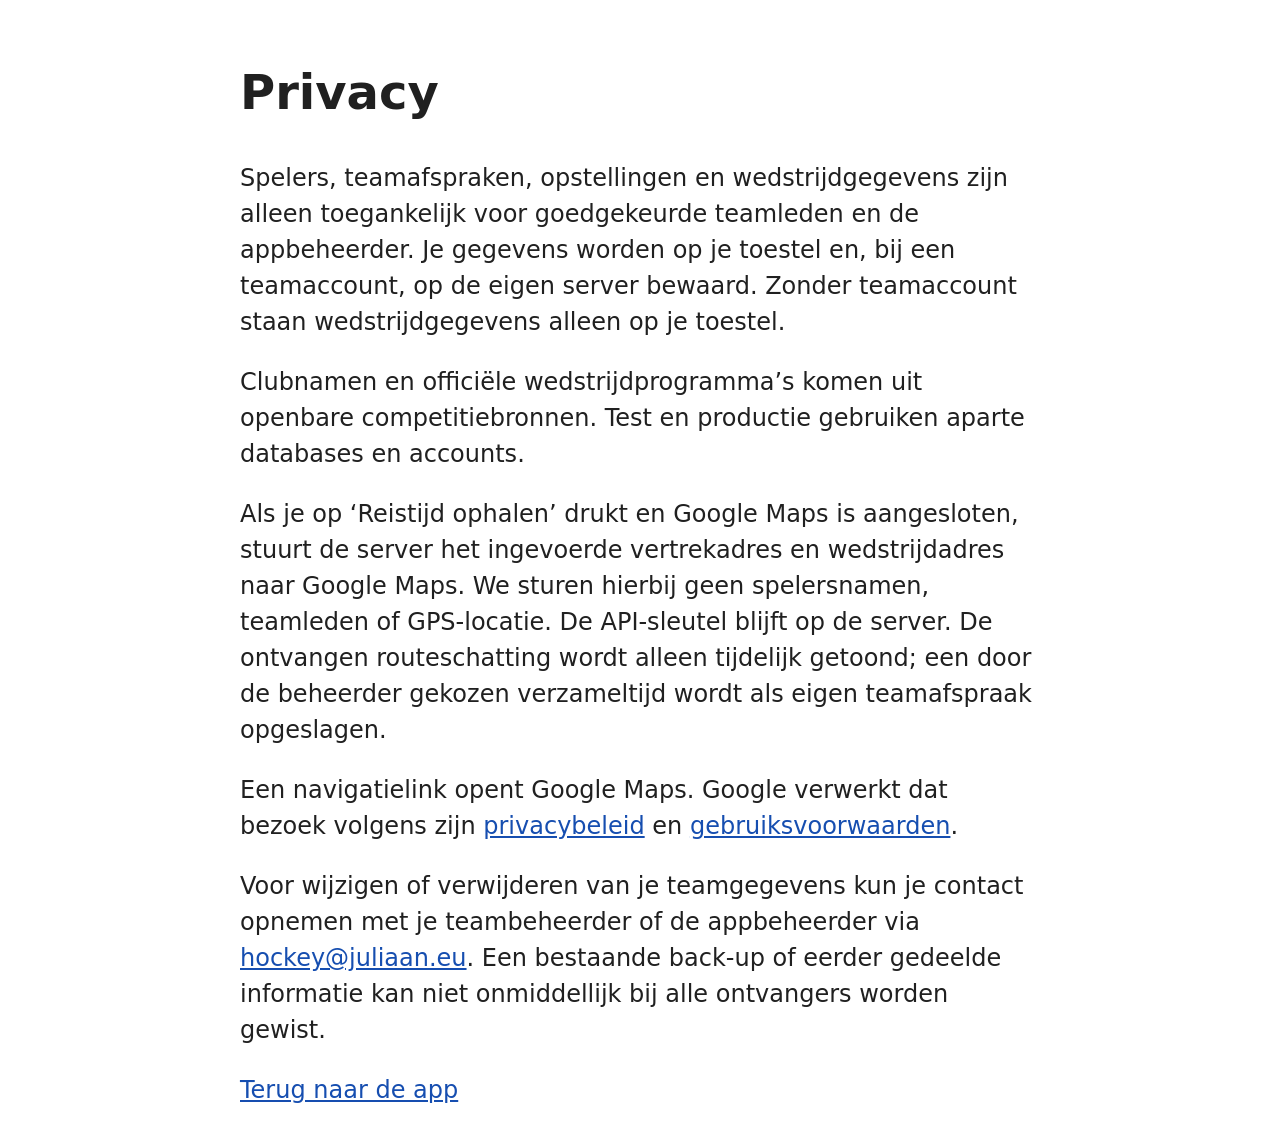
==== public/privacy.html @ 54ef3fdf "Bereken verzameltijden met globale en privéteamstandaarden" ====
<!doctype html><html lang="nl"><meta charset="utf-8"><meta name="viewport" content="width=device-width,initial-scale=1"><title>Privacy · Hockey Wissel-app</title><style>body{font:24px/1.5 system-ui;max-width:800px;margin:auto;padding:24px;color:#202020;background:white}a{color:#164eb0}</style><h1>Privacy</h1><p>Spelers, teamafspraken, opstellingen en wedstrijdgegevens zijn alleen toegankelijk voor goedgekeurde teamleden en de appbeheerder. Je gegevens worden op je toestel en, bij een teamaccount, op de eigen server bewaard. Zonder teamaccount staan wedstrijdgegevens alleen op je toestel.</p><p>Clubnamen en officiële wedstrijdprogramma’s komen uit openbare competitiebronnen. Test en productie gebruiken aparte databases en accounts.</p><p>Als je op ‘Reistijd ophalen’ drukt en Google Maps is aangesloten, stuurt de server het ingevoerde vertrekadres en wedstrijdadres naar Google Maps. We sturen hierbij geen spelersnamen, teamleden of GPS-locatie. De API-sleutel blijft op de server. De ontvangen routeschatting wordt alleen tijdelijk getoond; een door de beheerder gekozen verzameltijd wordt als eigen teamafspraak opgeslagen.</p><p>Een navigatielink opent Google Maps. Google verwerkt dat bezoek volgens zijn <a href="https://policies.google.com/privacy">privacybeleid</a> en <a href="https://maps.google.com/help/terms_maps/">gebruiksvoorwaarden</a>.</p><p>Voor wijzigen of verwijderen van je teamgegevens kun je contact opnemen met je teambeheerder of de appbeheerder via <a href="mailto:hockey@juliaan.eu">hockey@juliaan.eu</a>. Een bestaande back-up of eerder gedeelde informatie kan niet onmiddellijk bij alle ontvangers worden gewist.</p><a href="./">Terug naar de app</a></html>
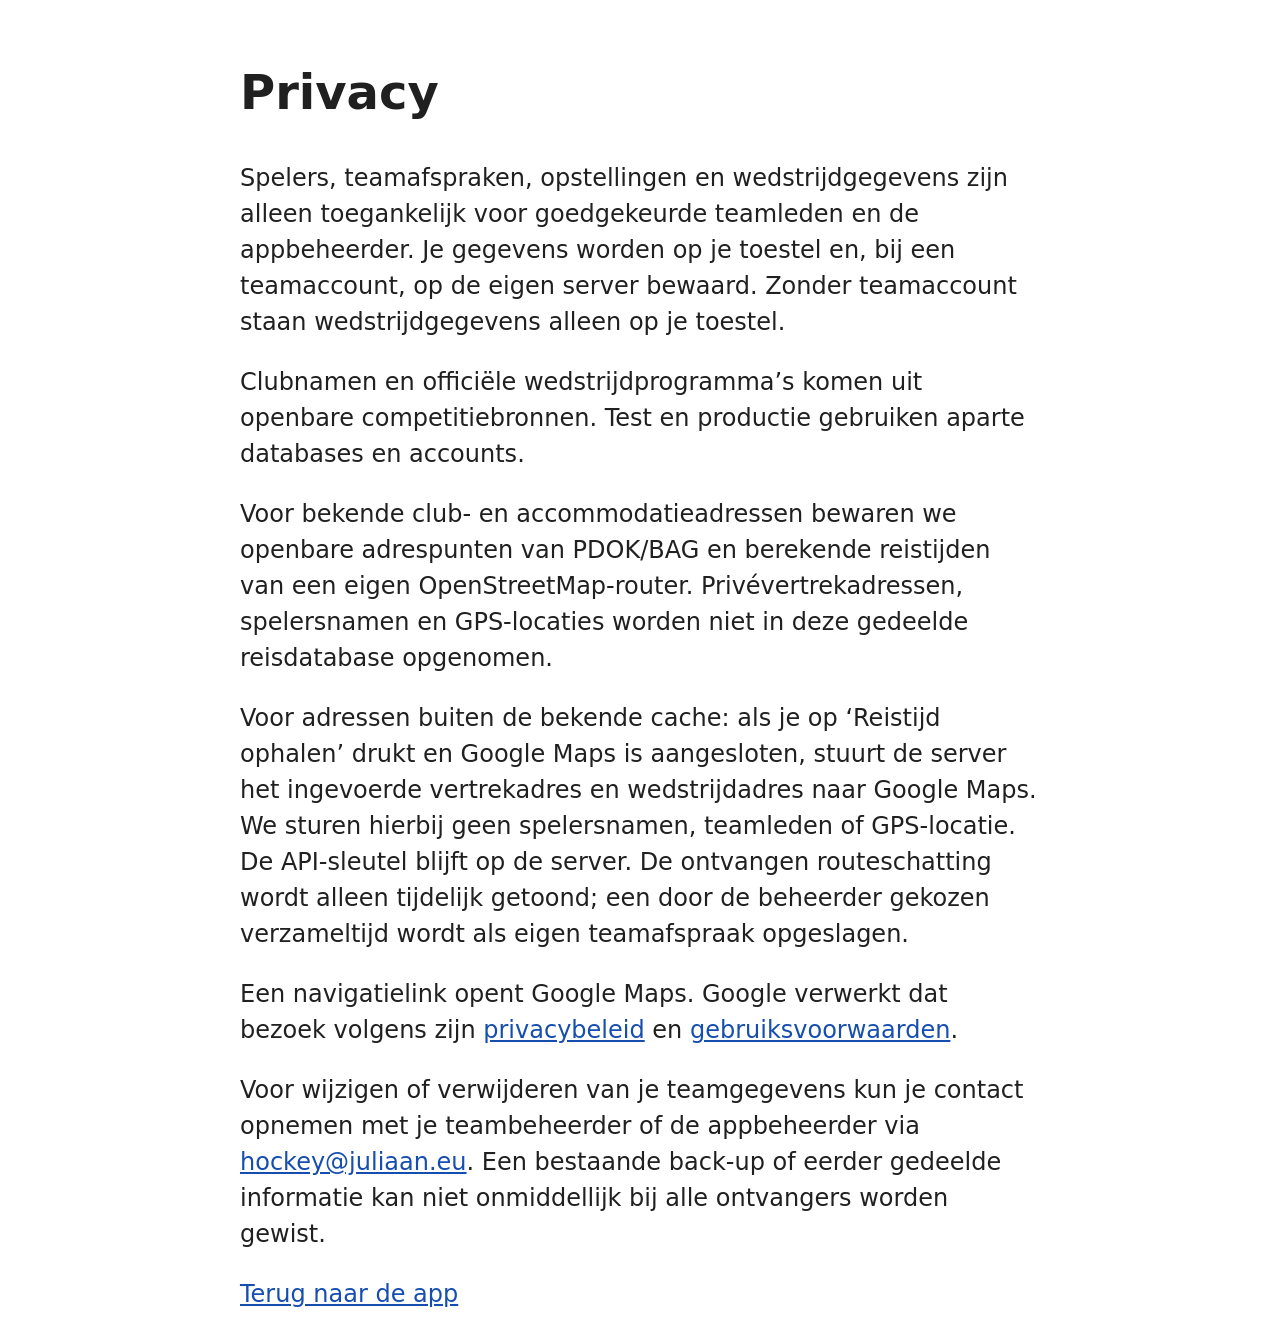
==== commit 3b3fc9c9: "Bewaar openbare club- en accommodatie routes afgerond op vijf minuten" ====
--- a/public/privacy.html
+++ b/public/privacy.html
@@ -1 +1 @@
-<!doctype html><html lang="nl"><meta charset="utf-8"><meta name="viewport" content="width=device-width,initial-scale=1"><title>Privacy · Hockey Wissel-app</title><style>body{font:24px/1.5 system-ui;max-width:800px;margin:auto;padding:24px;color:#202020;background:white}a{color:#164eb0}</style><h1>Privacy</h1><p>Spelers, teamafspraken, opstellingen en wedstrijdgegevens zijn alleen toegankelijk voor goedgekeurde teamleden en de appbeheerder. Je gegevens worden op je toestel en, bij een teamaccount, op de eigen server bewaard. Zonder teamaccount staan wedstrijdgegevens alleen op je toestel.</p><p>Clubnamen en officiële wedstrijdprogramma’s komen uit openbare competitiebronnen. Test en productie gebruiken aparte databases en accounts.</p><p>Als je op ‘Reistijd ophalen’ drukt en Google Maps is aangesloten, stuurt de server het ingevoerde vertrekadres en wedstrijdadres naar Google Maps. We sturen hierbij geen spelersnamen, teamleden of GPS-locatie. De API-sleutel blijft op de server. De ontvangen routeschatting wordt alleen tijdelijk getoond; een door de beheerder gekozen verzameltijd wordt als eigen teamafspraak opgeslagen.</p><p>Een navigatielink opent Google Maps. Google verwerkt dat bezoek volgens zijn <a href="https://policies.google.com/privacy">privacybeleid</a> en <a href="https://maps.google.com/help/terms_maps/">gebruiksvoorwaarden</a>.</p><p>Voor wijzigen of verwijderen van je teamgegevens kun je contact opnemen met je teambeheerder of de appbeheerder via <a href="mailto:hockey@juliaan.eu">hockey@juliaan.eu</a>. Een bestaande back-up of eerder gedeelde informatie kan niet onmiddellijk bij alle ontvangers worden gewist.</p><a href="./">Terug naar de app</a></html>
+<!doctype html><html lang="nl"><meta charset="utf-8"><meta name="viewport" content="width=device-width,initial-scale=1"><title>Privacy · Hockey Wissel-app</title><style>body{font:24px/1.5 system-ui;max-width:800px;margin:auto;padding:24px;color:#202020;background:white}a{color:#164eb0}</style><h1>Privacy</h1><p>Spelers, teamafspraken, opstellingen en wedstrijdgegevens zijn alleen toegankelijk voor goedgekeurde teamleden en de appbeheerder. Je gegevens worden op je toestel en, bij een teamaccount, op de eigen server bewaard. Zonder teamaccount staan wedstrijdgegevens alleen op je toestel.</p><p>Clubnamen en officiële wedstrijdprogramma’s komen uit openbare competitiebronnen. Test en productie gebruiken aparte databases en accounts.</p><p>Voor bekende club- en accommodatieadressen bewaren we openbare adrespunten van PDOK/BAG en berekende reistijden van een eigen OpenStreetMap-router. Privévertrekadressen, spelersnamen en GPS-locaties worden niet in deze gedeelde reisdatabase opgenomen.</p><p>Voor adressen buiten de bekende cache: als je op ‘Reistijd ophalen’ drukt en Google Maps is aangesloten, stuurt de server het ingevoerde vertrekadres en wedstrijdadres naar Google Maps. We sturen hierbij geen spelersnamen, teamleden of GPS-locatie. De API-sleutel blijft op de server. De ontvangen routeschatting wordt alleen tijdelijk getoond; een door de beheerder gekozen verzameltijd wordt als eigen teamafspraak opgeslagen.</p><p>Een navigatielink opent Google Maps. Google verwerkt dat bezoek volgens zijn <a href="https://policies.google.com/privacy">privacybeleid</a> en <a href="https://maps.google.com/help/terms_maps/">gebruiksvoorwaarden</a>.</p><p>Voor wijzigen of verwijderen van je teamgegevens kun je contact opnemen met je teambeheerder of de appbeheerder via <a href="mailto:hockey@juliaan.eu">hockey@juliaan.eu</a>. Een bestaande back-up of eerder gedeelde informatie kan niet onmiddellijk bij alle ontvangers worden gewist.</p><a href="./">Terug naar de app</a></html>
